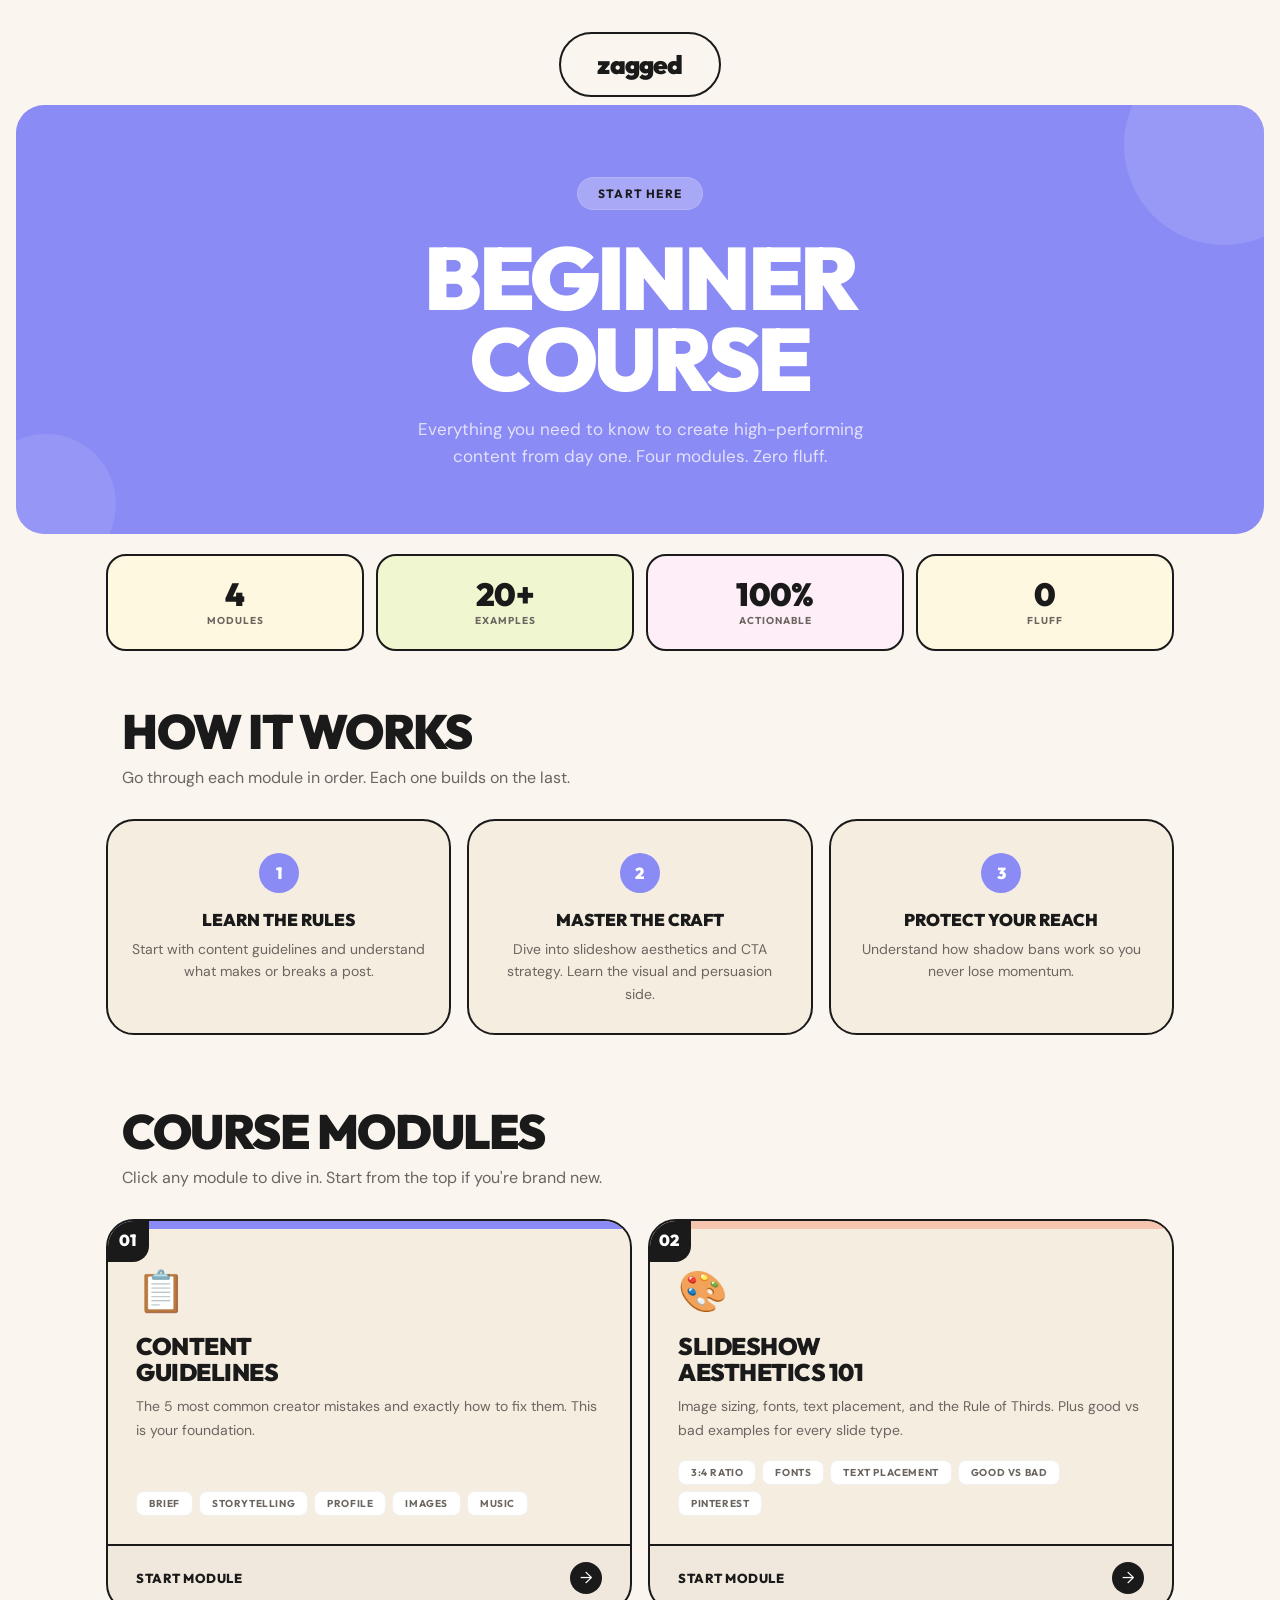
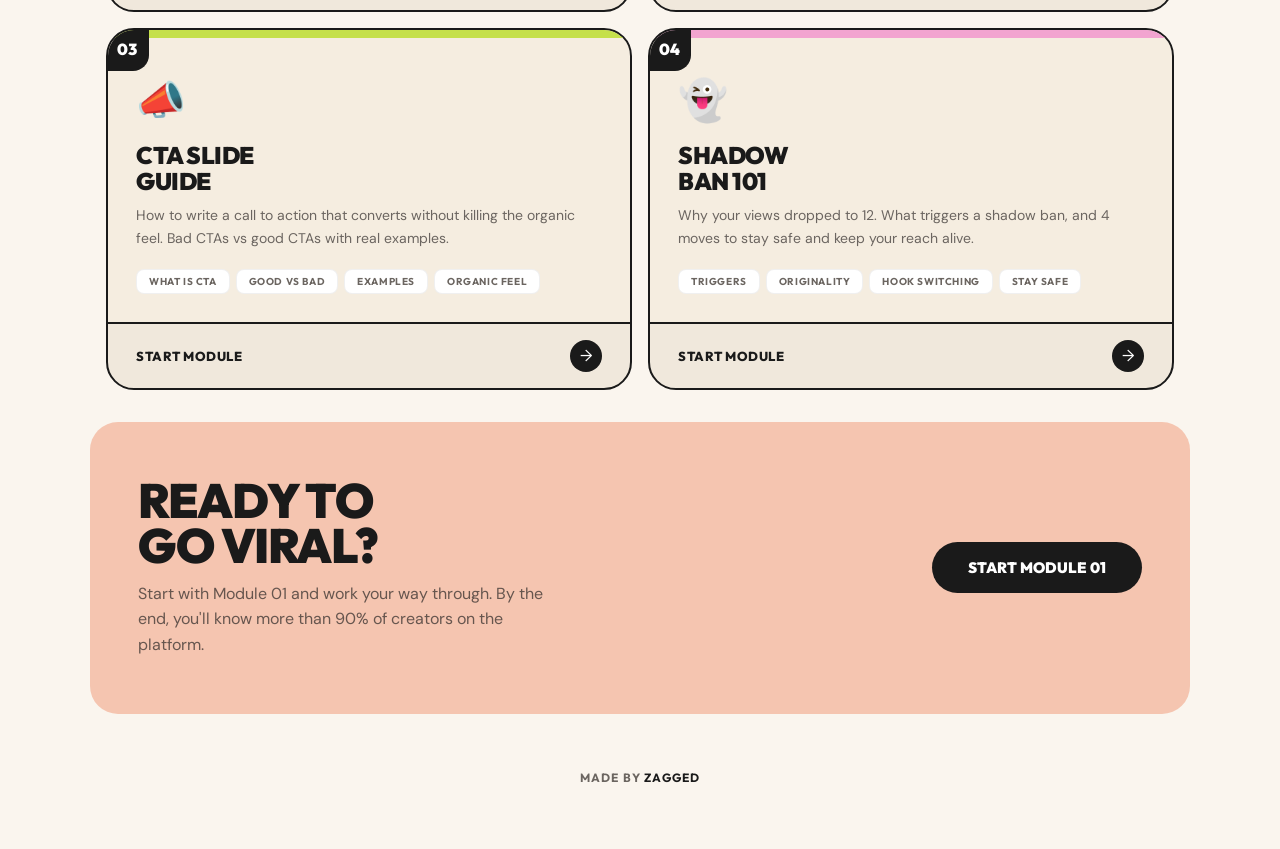
==== index.html @ 2d50c1c2 "Add files via upload" ====
<!DOCTYPE html>
<html lang="en">
<head>
  <meta charset="UTF-8">
  <meta name="viewport" content="width=device-width, initial-scale=1.0">
  <title>Zagged Beginner Course</title>
  <link rel="stylesheet" href="style.css">
  <style>
    /* HOMEPAGE-SPECIFIC */
    .stats-bar {
      max-width: 1100px;
      margin: 20px auto 0;
      padding: 0 16px;
      display: grid;
      grid-template-columns: repeat(4, 1fr);
      gap: 12px;
    }
    .stat-pill {
      border: 2px solid var(--border);
      border-radius: var(--radius-md);
      padding: 22px 16px;
      text-align: center;
      animation: fadeUp 0.5s ease both;
    }
    .stat-pill:nth-child(1) { background: var(--yellow-soft); animation-delay: 0.15s; }
    .stat-pill:nth-child(2) { background: var(--lime-soft); animation-delay: 0.20s; }
    .stat-pill:nth-child(3) { background: var(--pink-soft); animation-delay: 0.25s; }
    .stat-pill:nth-child(4) { background: var(--yellow-soft); animation-delay: 0.30s; }
    .stat-num {
      font-family: 'Outfit', sans-serif;
      font-weight: 900;
      font-size: 32px;
      letter-spacing: -0.02em;
      line-height: 1;
    }
    .stat-label {
      font-family: 'Outfit', sans-serif;
      font-weight: 700;
      font-size: 10px;
      letter-spacing: 0.1em;
      text-transform: uppercase;
      color: var(--muted);
      margin-top: 4px;
    }
    .steps-grid {
      max-width: 1100px;
      margin: 0 auto;
      padding: 0 16px 16px;
      display: grid;
      grid-template-columns: repeat(3, 1fr);
      gap: 16px;
    }
    .step-card {
      background: var(--cream-card);
      border: 2px solid var(--border);
      border-radius: var(--radius-lg);
      padding: 32px 24px 28px;
      text-align: center;
      animation: fadeUp 0.6s ease both;
    }
    .step-num-circle {
      width: 40px; height: 40px;
      background: var(--periwinkle);
      color: var(--white);
      border-radius: 50%;
      display: flex;
      align-items: center;
      justify-content: center;
      font-family: 'Outfit', sans-serif;
      font-weight: 900;
      font-size: 16px;
      margin: 0 auto 16px;
    }
    .step-title {
      font-family: 'Outfit', sans-serif;
      font-weight: 900;
      font-size: 17px;
      text-transform: uppercase;
      margin-bottom: 8px;
    }
    .step-text { font-size: 14px; line-height: 1.6; color: var(--muted); }
    .modules {
      max-width: 1100px;
      margin: 0 auto;
      padding: 0 16px;
      display: grid;
      grid-template-columns: 1fr 1fr;
      gap: 16px;
    }
    .module-card {
      background: var(--cream-card);
      border: 2px solid var(--border);
      border-radius: var(--radius-lg);
      overflow: hidden;
      display: flex;
      flex-direction: column;
      position: relative;
      transition: transform 0.3s ease, box-shadow 0.3s ease;
      animation: fadeUp 0.6s ease both;
    }
    .module-card:hover {
      transform: translateY(-4px);
      box-shadow: 0 16px 48px rgba(0,0,0,0.1);
    }
    .module-num {
      position: absolute;
      top: -1px; left: -1px;
      width: 42px; height: 42px;
      background: var(--black);
      color: var(--white);
      border-radius: 0 0 16px 0;
      border-right: 2px solid var(--border);
      border-bottom: 2px solid var(--border);
      display: flex;
      align-items: center;
      justify-content: center;
      font-family: 'Outfit', sans-serif;
      font-weight: 900;
      font-size: 16px;
      z-index: 2;
    }
    .module-color-bar { height: 8px; width: 100%; }
    .module-card:nth-child(1) .module-color-bar { background: var(--periwinkle); }
    .module-card:nth-child(2) .module-color-bar { background: var(--peach); }
    .module-card:nth-child(3) .module-color-bar { background: var(--lime); }
    .module-card:nth-child(4) .module-color-bar { background: var(--pink); }
    .module-body { padding: 36px 28px 28px; flex: 1; display: flex; flex-direction: column; }
    .module-emoji { font-size: 40px; margin-bottom: 16px; display: block; }
    .module-title {
      font-family: 'Outfit', sans-serif;
      font-weight: 900;
      font-size: 24px;
      text-transform: uppercase;
      letter-spacing: -0.02em;
      line-height: 1.1;
      margin-bottom: 10px;
    }
    .module-desc { font-size: 14px; line-height: 1.65; color: var(--muted); flex: 1; }
    .module-topics { list-style: none; display: flex; flex-wrap: wrap; gap: 6px; margin-top: 18px; }
    .module-topics li {
      font-family: 'Outfit', sans-serif;
      font-weight: 700;
      font-size: 10px;
      letter-spacing: 0.06em;
      text-transform: uppercase;
      padding: 5px 12px;
      border-radius: 8px;
      background: var(--white);
      border: 1.5px solid rgba(0,0,0,0.06);
      color: var(--muted);
    }
    .module-cta {
      display: flex;
      align-items: center;
      justify-content: space-between;
      padding: 16px 28px;
      border-top: 2px solid var(--border);
      background: rgba(0,0,0,0.02);
    }
    .module-cta-text {
      font-family: 'Outfit', sans-serif;
      font-weight: 800;
      font-size: 13px;
      text-transform: uppercase;
      letter-spacing: 0.04em;
    }
    .module-cta-arrow {
      width: 32px; height: 32px;
      background: var(--black);
      color: var(--white);
      border-radius: 50%;
      display: flex;
      align-items: center;
      justify-content: center;
      font-size: 16px;
      transition: transform 0.2s ease;
    }
    .module-card:hover .module-cta-arrow { transform: translateX(3px); }
    @media (max-width: 768px) {
      .stats-bar { grid-template-columns: repeat(2, 1fr); }
      .steps-grid { grid-template-columns: 1fr; }
      .modules { grid-template-columns: 1fr; }
    }
  </style>
</head>
<body>
  <nav class="nav">
    <div class="nav-pill">
      <div class="nav-logo">zagged</div>
    </div>
  </nav>

  <section class="hero">
    <div class="hero-content">
      <div class="hero-tag">Start Here</div>
      <h1>Beginner<br>Course</h1>
      <p class="hero-sub">Everything you need to know to create high-performing content from day one. Four modules. Zero fluff.</p>
    </div>
  </section>

  <div class="stats-bar">
    <div class="stat-pill"><div class="stat-num">4</div><div class="stat-label">Modules</div></div>
    <div class="stat-pill"><div class="stat-num">20+</div><div class="stat-label">Examples</div></div>
    <div class="stat-pill"><div class="stat-num">100%</div><div class="stat-label">Actionable</div></div>
    <div class="stat-pill"><div class="stat-num">0</div><div class="stat-label">Fluff</div></div>
  </div>

  <h2 class="sh">How It Works</h2>
  <p class="ss">Go through each module in order. Each one builds on the last.</p>

  <div class="steps-grid">
    <div class="step-card" style="animation-delay:0.1s"><div class="step-num-circle">1</div><h3 class="step-title">Learn the Rules</h3><p class="step-text">Start with content guidelines and understand what makes or breaks a post.</p></div>
    <div class="step-card" style="animation-delay:0.16s"><div class="step-num-circle">2</div><h3 class="step-title">Master the Craft</h3><p class="step-text">Dive into slideshow aesthetics and CTA strategy. Learn the visual and persuasion side.</p></div>
    <div class="step-card" style="animation-delay:0.22s"><div class="step-num-circle">3</div><h3 class="step-title">Protect Your Reach</h3><p class="step-text">Understand how shadow bans work so you never lose momentum.</p></div>
  </div>

  <h2 class="sh">Course Modules</h2>
  <p class="ss">Click any module to dive in. Start from the top if you're brand new.</p>

  <div class="modules">
    <a href="content-guidelines.html" class="module-card" style="animation-delay:0.08s">
      <div class="module-num">01</div>
      <div class="module-color-bar"></div>
      <div class="module-body">
        <span class="module-emoji">📋</span>
        <h3 class="module-title">Content<br>Guidelines</h3>
        <p class="module-desc">The 5 most common creator mistakes and exactly how to fix them. This is your foundation.</p>
        <ul class="module-topics"><li>Brief</li><li>Storytelling</li><li>Profile</li><li>Images</li><li>Music</li></ul>
      </div>
      <div class="module-cta"><span class="module-cta-text">Start Module</span><span class="module-cta-arrow">→</span></div>
    </a>
    <a href="slideshow-101.html" class="module-card" style="animation-delay:0.14s">
      <div class="module-num">02</div>
      <div class="module-color-bar"></div>
      <div class="module-body">
        <span class="module-emoji">🎨</span>
        <h3 class="module-title">Slideshow<br>Aesthetics 101</h3>
        <p class="module-desc">Image sizing, fonts, text placement, and the Rule of Thirds. Plus good vs bad examples for every slide type.</p>
        <ul class="module-topics"><li>3:4 Ratio</li><li>Fonts</li><li>Text Placement</li><li>Good vs Bad</li><li>Pinterest</li></ul>
      </div>
      <div class="module-cta"><span class="module-cta-text">Start Module</span><span class="module-cta-arrow">→</span></div>
    </a>
    <a href="cta-guide.html" class="module-card" style="animation-delay:0.20s">
      <div class="module-num">03</div>
      <div class="module-color-bar"></div>
      <div class="module-body">
        <span class="module-emoji">📣</span>
        <h3 class="module-title">CTA Slide<br>Guide</h3>
        <p class="module-desc">How to write a call to action that converts without killing the organic feel. Bad CTAs vs good CTAs with real examples.</p>
        <ul class="module-topics"><li>What is CTA</li><li>Good vs Bad</li><li>Examples</li><li>Organic Feel</li></ul>
      </div>
      <div class="module-cta"><span class="module-cta-text">Start Module</span><span class="module-cta-arrow">→</span></div>
    </a>
    <a href="shadowban-101.html" class="module-card" style="animation-delay:0.26s">
      <div class="module-num">04</div>
      <div class="module-color-bar"></div>
      <div class="module-body">
        <span class="module-emoji">👻</span>
        <h3 class="module-title">Shadow<br>Ban 101</h3>
        <p class="module-desc">Why your views dropped to 12. What triggers a shadow ban, and 4 moves to stay safe and keep your reach alive.</p>
        <ul class="module-topics"><li>Triggers</li><li>Originality</li><li>Hook Switching</li><li>Stay Safe</li></ul>
      </div>
      <div class="module-cta"><span class="module-cta-text">Start Module</span><span class="module-cta-arrow">→</span></div>
    </a>
  </div>

  <section class="banner peach">
    <div class="banner-text">
      <h2>Ready to<br>Go Viral?</h2>
      <p>Start with Module 01 and work your way through. By the end, you'll know more than 90% of creators on the platform.</p>
    </div>
    <a href="content-guidelines.html" class="banner-cta">Start Module 01</a>
  </section>

  <footer class="footer">
    <p class="footer-text">Made by <strong>zagged</strong></p>
  </footer>
</body>
</html>
---- style.css ----
/* ZAGGED SHARED THEME */
@import url('https://fonts.googleapis.com/css2?family=Outfit:wght@400;500;600;700;800;900&display=swap');
@import url('https://fonts.googleapis.com/css2?family=DM+Sans:ital,wght@0,400;0,500;0,600;0,700;1,400&display=swap');

:root {
  --periwinkle: #8B8BF5;
  --periwinkle-light: #A5A5F7;
  --cream: #FAF5EE;
  --cream-card: #F5EDE0;
  --white: #FFFFFF;
  --black: #1A1A1A;
  --border: #1A1A1A;
  --muted: #6B6560;
  --peach: #F5C5B0;
  --peach-deep: #EDA88E;
  --pink: #F2A4D0;
  --pink-soft: #FDEEF7;
  --lime: #C5E04B;
  --lime-soft: #F0F7D0;
  --yellow: #F5D76E;
  --yellow-soft: #FFF8E0;
  --red: #D94130;
  --red-soft: #FDEEEC;
  --green: #2D8C5A;
  --green-soft: #E8F7EF;
  --orange: #F5A623;
  --orange-soft: #FFF3E0;
  --radius-lg: 28px;
  --radius-md: 20px;
  --radius-sm: 14px;
}

* { margin: 0; padding: 0; box-sizing: border-box; }

body {
  font-family: 'DM Sans', sans-serif;
  background: var(--cream);
  color: var(--black);
  -webkit-font-smoothing: antialiased;
}

a { text-decoration: none; color: inherit; }

/* NAV */
.nav {
  padding: 20px 32px;
  display: flex;
  justify-content: center;
  position: sticky;
  top: 12px;
  z-index: 100;
}
.nav-pill {
  display: inline-flex;
  align-items: center;
  gap: 28px;
  background: var(--cream);
  border: 2px solid var(--border);
  border-radius: 60px;
  padding: 14px 36px;
}
.nav-logo {
  font-family: 'Outfit', sans-serif;
  font-weight: 900;
  font-size: 26px;
  letter-spacing: -0.03em;
}
.nav-back {
  font-family: 'Outfit', sans-serif;
  font-weight: 700;
  font-size: 12px;
  letter-spacing: 0.06em;
  text-transform: uppercase;
  color: var(--muted);
  display: flex;
  align-items: center;
  gap: 6px;
  margin-left: auto;
  transition: color 0.2s ease;
}
.nav-back:hover { color: var(--black); }

/* HERO */
.hero {
  background: var(--periwinkle);
  margin: 0 16px;
  border-radius: var(--radius-lg);
  padding: 72px 40px 64px;
  text-align: center;
  position: relative;
  overflow: hidden;
  animation: fadeUp 0.7s ease both;
}
.hero.dark {
  background: var(--black);
}
.hero.dark::before {
  background: radial-gradient(ellipse at 30% 20%, rgba(139,139,245,0.15) 0%, transparent 60%);
}
.hero.dark::after {
  background: radial-gradient(ellipse at 70% 80%, rgba(245,166,35,0.1) 0%, transparent 50%);
}
.hero::before {
  content: '';
  position: absolute;
  top: -60px; right: -60px;
  width: 200px; height: 200px;
  background: var(--periwinkle-light);
  border-radius: 50%;
  opacity: 0.5;
}
.hero::after {
  content: '';
  position: absolute;
  bottom: -40px; left: -40px;
  width: 140px; height: 140px;
  background: var(--periwinkle-light);
  border-radius: 50%;
  opacity: 0.4;
}
.hero-content { position: relative; z-index: 1; }
.hero-tag {
  display: inline-block;
  font-family: 'Outfit', sans-serif;
  font-weight: 700;
  font-size: 12px;
  letter-spacing: 0.1em;
  text-transform: uppercase;
  color: var(--black);
  background: rgba(255,255,255,0.25);
  border: 1px solid rgba(255,255,255,0.15);
  border-radius: 40px;
  padding: 8px 20px;
  margin-bottom: 28px;
  backdrop-filter: blur(4px);
}
.hero.dark .hero-tag { color: var(--white); background: rgba(255,255,255,0.1); }
h1 {
  font-family: 'Outfit', sans-serif;
  font-weight: 900;
  font-size: clamp(44px, 8vw, 88px);
  line-height: 0.92;
  letter-spacing: -0.04em;
  text-transform: uppercase;
  color: var(--white);
  margin-bottom: 16px;
}
.hero-sub {
  font-size: 17px;
  color: rgba(255,255,255,0.75);
  max-width: 480px;
  margin: 0 auto;
  line-height: 1.6;
}
.hero-sub em { color: rgba(255,255,255,0.9); font-style: normal; font-weight: 600; }
.hero.dark .hero-sub { color: rgba(255,255,255,0.5); }
.hero-emoji {
  font-size: clamp(36px, 5vw, 56px);
  display: block;
  margin-bottom: 16px;
}

/* SECTION HEADINGS */
.sh {
  font-family: 'Outfit', sans-serif;
  font-weight: 900;
  font-size: clamp(30px, 4.5vw, 48px);
  text-transform: uppercase;
  letter-spacing: -0.03em;
  line-height: 1;
  padding: 56px 32px 10px;
  max-width: 1100px;
  margin: 0 auto;
}
.ss {
  font-size: 16px;
  color: var(--muted);
  padding: 0 32px 28px;
  max-width: 1100px;
  margin: 0 auto;
  line-height: 1.6;
}

/* CONTAINER */
.container {
  max-width: 1100px;
  margin: 0 auto;
  padding: 0 16px;
}

/* CALLOUT */
.callout {
  background: var(--cream-card);
  border: 2px solid var(--border);
  border-radius: var(--radius-lg);
  padding: 32px;
  margin-bottom: 16px;
  animation: fadeUp 0.6s ease both;
}
.callout-label {
  font-family: 'Outfit', sans-serif;
  font-weight: 800;
  font-size: 11px;
  letter-spacing: 0.12em;
  text-transform: uppercase;
  margin-bottom: 12px;
}
.callout-label.purple { color: var(--periwinkle); }
.callout-label.red { color: var(--red); }
.callout-label.green { color: var(--green); }
.callout-label.orange { color: var(--orange); }
.callout-text {
  font-size: 16px;
  line-height: 1.7;
  max-width: 720px;
}
.callout-text strong { font-weight: 700; }

/* RULE CARDS */
.rules-grid {
  display: grid;
  grid-template-columns: repeat(3, 1fr);
  gap: 16px;
  margin-bottom: 16px;
}
.rule-card {
  background: var(--cream-card);
  border: 2px solid var(--border);
  border-radius: var(--radius-lg);
  padding: 32px 26px 28px;
  position: relative;
  transition: transform 0.3s ease, box-shadow 0.3s ease;
  animation: fadeUp 0.6s ease both;
}
.rule-card:hover {
  transform: translateY(-3px);
  box-shadow: 0 12px 40px rgba(0,0,0,0.08);
}
.rule-num {
  position: absolute;
  top: -14px; left: 26px;
  width: 30px; height: 30px;
  background: var(--white);
  border: 2px solid var(--border);
  border-radius: 50%;
  display: flex;
  align-items: center;
  justify-content: center;
  font-family: 'Outfit', sans-serif;
  font-weight: 800;
  font-size: 13px;
}
.rule-emoji { font-size: 32px; margin-bottom: 14px; display: block; }
.rule-title {
  font-family: 'Outfit', sans-serif;
  font-weight: 900;
  font-size: 18px;
  text-transform: uppercase;
  line-height: 1.15;
  margin-bottom: 10px;
}
.rule-text {
  font-size: 14px;
  line-height: 1.6;
  color: var(--muted);
}
.rule-badge {
  display: inline-block;
  font-family: 'Outfit', sans-serif;
  font-weight: 800;
  font-size: 10px;
  letter-spacing: 0.08em;
  text-transform: uppercase;
  padding: 5px 12px;
  border-radius: 8px;
  margin-top: 12px;
}
.badge-red { background: var(--red-soft); color: var(--red); }
.badge-green { background: var(--green-soft); color: var(--green); }
.badge-orange { background: var(--orange-soft); color: var(--orange); }
.badge-lime { background: var(--lime-soft); color: var(--green); }
.badge-purple { background: rgba(139,139,245,0.12); color: var(--periwinkle); }

/* COMPARE CARDS */
.compare-grid {
  display: grid;
  grid-template-columns: 1fr 1fr;
  gap: 16px;
  margin-bottom: 16px;
}
.compare-card {
  border: 2px solid var(--border);
  border-radius: var(--radius-lg);
  padding: 28px 24px;
  animation: fadeUp 0.6s ease both;
}
.compare-card.good { background: var(--green-soft); }
.compare-card.bad { background: var(--red-soft); }
.compare-header {
  display: flex;
  align-items: center;
  gap: 10px;
  margin-bottom: 16px;
}
.compare-badge {
  font-family: 'Outfit', sans-serif;
  font-weight: 900;
  font-size: 13px;
  text-transform: uppercase;
  letter-spacing: 0.04em;
  padding: 5px 14px;
  border-radius: 10px;
}
.compare-card.good .compare-badge { background: var(--green); color: var(--white); }
.compare-card.bad .compare-badge { background: var(--red); color: var(--white); }
.compare-title {
  font-family: 'Outfit', sans-serif;
  font-weight: 900;
  font-size: 19px;
  text-transform: uppercase;
  line-height: 1.15;
  margin-bottom: 12px;
}
.bullet-list {
  list-style: none;
  display: flex;
  flex-direction: column;
  gap: 8px;
}
.bullet-list li {
  font-size: 14px;
  line-height: 1.55;
  display: flex;
  align-items: flex-start;
  gap: 8px;
  padding: 8px 12px;
  border-radius: 10px;
}
.compare-card.good .bullet-list li { background: rgba(45,140,90,0.08); }
.compare-card.bad .bullet-list li { background: rgba(217,65,48,0.08); }
.li-icon { flex-shrink: 0; font-size: 13px; margin-top: 2px; }

/* TRIGGER / FIX CARDS */
.triggers-grid {
  display: grid;
  grid-template-columns: repeat(3, 1fr);
  gap: 16px;
  margin-bottom: 16px;
}
.trigger-card {
  background: var(--cream-card);
  border: 2px solid var(--border);
  border-radius: var(--radius-lg);
  padding: 32px 26px 28px;
  position: relative;
  transition: transform 0.3s ease, box-shadow 0.3s ease;
  animation: fadeUp 0.6s ease both;
}
.trigger-card:hover {
  transform: translateY(-3px);
  box-shadow: 0 12px 40px rgba(0,0,0,0.08);
}
.trigger-icon { font-size: 32px; margin-bottom: 16px; display: block; }
.trigger-title {
  font-family: 'Outfit', sans-serif;
  font-weight: 900;
  font-size: 17px;
  text-transform: uppercase;
  line-height: 1.15;
  margin-bottom: 10px;
}
.trigger-text {
  font-size: 14px;
  line-height: 1.6;
  color: var(--muted);
}

.fixes-grid {
  display: grid;
  grid-template-columns: repeat(4, 1fr);
  gap: 16px;
  margin-bottom: 16px;
}
.fix-card {
  background: var(--cream-card);
  border: 2px solid var(--border);
  border-radius: var(--radius-lg);
  padding: 32px 24px 28px;
  position: relative;
  transition: transform 0.3s ease, box-shadow 0.3s ease;
  animation: fadeUp 0.6s ease both;
}
.fix-card:hover {
  transform: translateY(-3px);
  box-shadow: 0 12px 40px rgba(0,0,0,0.08);
}
.fix-num {
  position: absolute;
  top: -14px; left: 24px;
  width: 30px; height: 30px;
  background: var(--white);
  border: 2px solid var(--border);
  border-radius: 50%;
  display: flex;
  align-items: center;
  justify-content: center;
  font-family: 'Outfit', sans-serif;
  font-weight: 800;
  font-size: 13px;
}
.fix-icon { font-size: 32px; margin-bottom: 14px; display: block; }
.fix-title {
  font-family: 'Outfit', sans-serif;
  font-weight: 900;
  font-size: 18px;
  text-transform: uppercase;
  line-height: 1.15;
  margin-bottom: 8px;
}
.fix-text {
  font-size: 14px;
  line-height: 1.6;
  color: var(--muted);
}

/* EXAMPLE CARDS (CTA guide) */
.examples-grid {
  display: grid;
  grid-template-columns: repeat(3, 1fr);
  gap: 16px;
  margin-bottom: 16px;
}
.example-card {
  background: var(--cream-card);
  border: 2px solid var(--border);
  border-radius: var(--radius-lg);
  padding: 28px 24px;
  position: relative;
  transition: transform 0.3s ease, box-shadow 0.3s ease;
  animation: fadeUp 0.6s ease both;
}
.example-card:hover {
  transform: translateY(-3px);
  box-shadow: 0 12px 40px rgba(0,0,0,0.08);
}
.example-num {
  position: absolute;
  top: -14px; left: 24px;
  width: 30px; height: 30px;
  background: var(--green);
  border: 2px solid var(--border);
  border-radius: 50%;
  display: flex;
  align-items: center;
  justify-content: center;
  font-family: 'Outfit', sans-serif;
  font-weight: 800;
  font-size: 13px;
  color: var(--white);
}
.example-quote {
  font-size: 17px;
  font-style: italic;
  line-height: 1.6;
  margin-bottom: 14px;
  min-height: 80px;
}
.example-why-label {
  font-family: 'Outfit', sans-serif;
  font-weight: 800;
  font-size: 10px;
  letter-spacing: 0.1em;
  text-transform: uppercase;
  color: var(--green);
  margin-bottom: 6px;
}
.example-why {
  font-size: 13px;
  line-height: 1.55;
  color: var(--muted);
}

/* IMAGE COMPARE (CTA guide) */
.img-compare {
  display: grid;
  grid-template-columns: 1fr 1fr;
  gap: 16px;
  margin-bottom: 16px;
}
.img-compare-card {
  border: 2px solid var(--border);
  border-radius: var(--radius-lg);
  overflow: hidden;
  animation: fadeUp 0.6s ease both;
}
.img-compare-card.bad { background: var(--red-soft); }
.img-compare-card.good { background: var(--green-soft); }
.img-compare-header {
  padding: 20px 24px 14px;
  display: flex;
  align-items: center;
  gap: 10px;
}
.img-compare-badge {
  font-family: 'Outfit', sans-serif;
  font-weight: 900;
  font-size: 13px;
  text-transform: uppercase;
  letter-spacing: 0.04em;
  padding: 5px 14px;
  border-radius: 10px;
}
.img-compare-card.bad .img-compare-badge { background: var(--red); color: var(--white); }
.img-compare-card.good .img-compare-badge { background: var(--green); color: var(--white); }
.img-compare-img {
  width: 100%;
  aspect-ratio: 9 / 16;
  object-fit: cover;
  display: block;
  border-top: 2px solid var(--border);
}
.img-compare-placeholder {
  width: 100%;
  aspect-ratio: 9 / 16;
  border-top: 2px solid var(--border);
  display: flex;
  flex-direction: column;
  align-items: center;
  justify-content: center;
  gap: 12px;
  background: rgba(0,0,0,0.03);
}
.img-compare-placeholder-icon { font-size: 36px; opacity: 0.4; }
.img-compare-placeholder-text {
  font-family: 'Outfit', sans-serif;
  font-weight: 700;
  font-size: 12px;
  letter-spacing: 0.08em;
  text-transform: uppercase;
  color: var(--muted);
  opacity: 0.6;
}
.img-compare-bullets {
  list-style: none;
  padding: 14px 24px 20px;
  display: flex;
  flex-direction: column;
  gap: 6px;
}
.img-compare-bullets li {
  font-size: 13px;
  font-weight: 600;
  line-height: 1.5;
  display: flex;
  align-items: center;
  gap: 8px;
}
.img-compare-card.bad .img-compare-bullets li { color: var(--red); }
.img-compare-card.good .img-compare-bullets li { color: var(--green); }
.img-bullet-dot {
  width: 6px; height: 6px;
  border-radius: 50%;
  flex-shrink: 0;
}
.img-compare-card.bad .img-bullet-dot { background: var(--red); }
.img-compare-card.good .img-bullet-dot { background: var(--green); }

/* BANNER */
.banner {
  border-radius: var(--radius-lg);
  max-width: 1100px;
  margin: 32px 16px 0;
  padding: 56px 48px;
  display: flex;
  align-items: center;
  justify-content: space-between;
  gap: 40px;
  position: relative;
  overflow: hidden;
  animation: fadeUp 0.7s ease both;
  animation-delay: 0.3s;
}
.banner.peach { background: var(--peach); }
.banner.periwinkle { background: var(--periwinkle); }
@media (min-width: 1132px) { .banner { margin: 32px auto 0; } }
.banner-text { position: relative; z-index: 1; }
.banner-text h2 {
  font-family: 'Outfit', sans-serif;
  font-weight: 900;
  font-size: clamp(28px, 4.5vw, 48px);
  text-transform: uppercase;
  line-height: 0.95;
  letter-spacing: -0.03em;
  margin-bottom: 12px;
}
.banner.periwinkle .banner-text h2 { color: var(--white); }
.banner-text p {
  font-size: 16px;
  color: rgba(26,26,26,0.65);
  line-height: 1.6;
  max-width: 420px;
}
.banner.periwinkle .banner-text p { color: rgba(255,255,255,0.65); }
.banner-label {
  font-family: 'Outfit', sans-serif;
  font-weight: 800;
  font-size: 12px;
  letter-spacing: 0.12em;
  text-transform: uppercase;
  color: rgba(26,26,26,0.4);
  margin-bottom: 10px;
  position: relative;
  z-index: 1;
}
.banner.periwinkle .banner-label { color: rgba(255,255,255,0.5); }
.banner-cta {
  display: inline-block;
  font-family: 'Outfit', sans-serif;
  font-weight: 900;
  font-size: 15px;
  text-transform: uppercase;
  border-radius: 60px;
  padding: 16px 36px;
  transition: transform 0.2s ease;
  flex-shrink: 0;
  position: relative;
  z-index: 1;
}
.banner.peach .banner-cta { background: var(--black); color: var(--white); }
.banner.periwinkle .banner-cta { background: var(--white); color: var(--black); }
.banner-cta:hover { transform: scale(1.04); }

/* FOOTER */
.footer {
  text-align: center;
  padding: 56px 32px 64px;
}
.footer-text {
  font-family: 'Outfit', sans-serif;
  font-size: 12px;
  font-weight: 700;
  letter-spacing: 0.1em;
  text-transform: uppercase;
  color: var(--muted);
}
.footer-text strong { color: var(--black); }

/* ANIMATIONS */
@keyframes fadeUp {
  from { opacity: 0; transform: translateY(28px); }
  to { opacity: 1; transform: translateY(0); }
}

/* RESPONSIVE */
@media (max-width: 768px) {
  .hero { padding: 56px 24px 48px; margin: 0 12px; }
  h1 { font-size: 46px; }
  .sh { padding: 40px 20px 8px; }
  .ss { padding: 0 20px 20px; }
  .container { padding: 0 12px; }
  .rules-grid { grid-template-columns: 1fr; }
  .compare-grid { grid-template-columns: 1fr; }
  .triggers-grid { grid-template-columns: 1fr; }
  .fixes-grid { grid-template-columns: 1fr 1fr; }
  .examples-grid { grid-template-columns: 1fr; }
  .img-compare { grid-template-columns: 1fr; }
  .banner {
    flex-direction: column;
    text-align: center;
    padding: 40px 28px;
    margin-left: 12px;
    margin-right: 12px;
  }
  .banner-text p { margin: 0 auto; }
}
@media (max-width: 480px) {
  .fixes-grid { grid-template-columns: 1fr; }
}
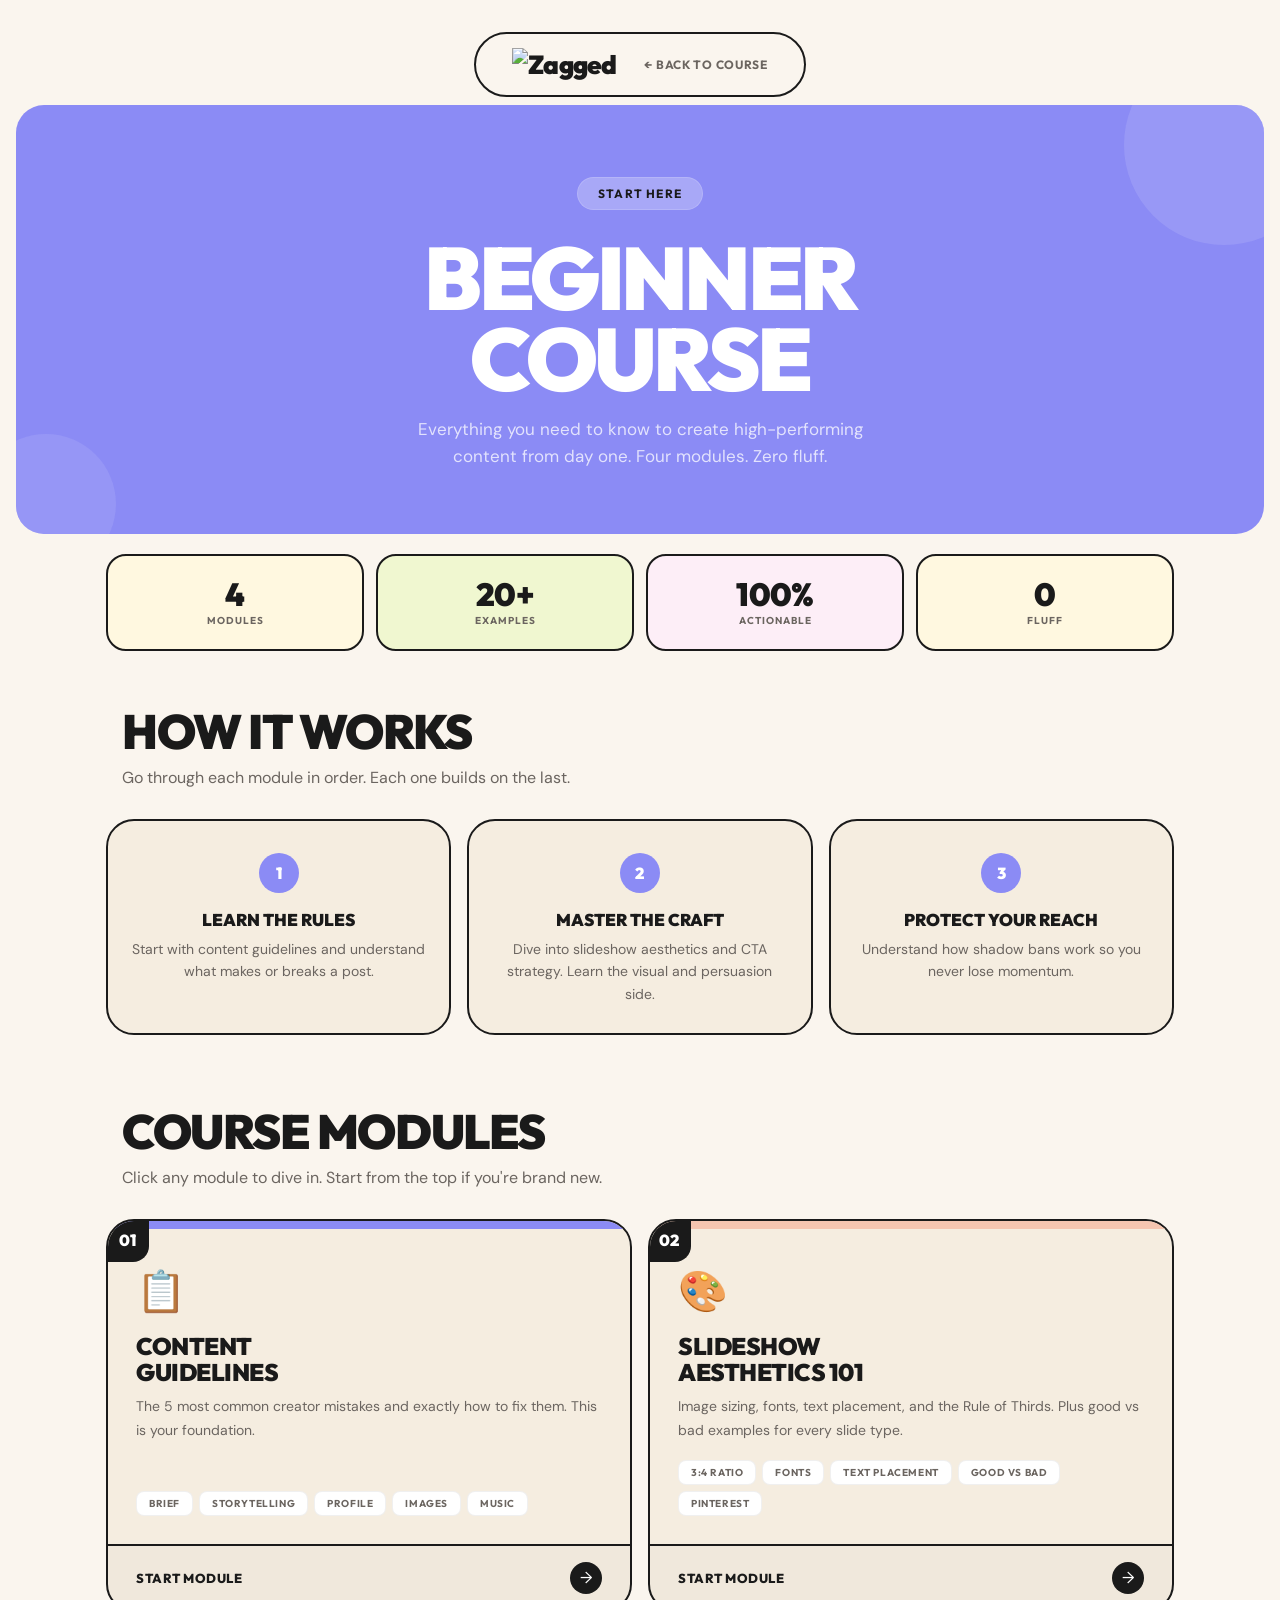
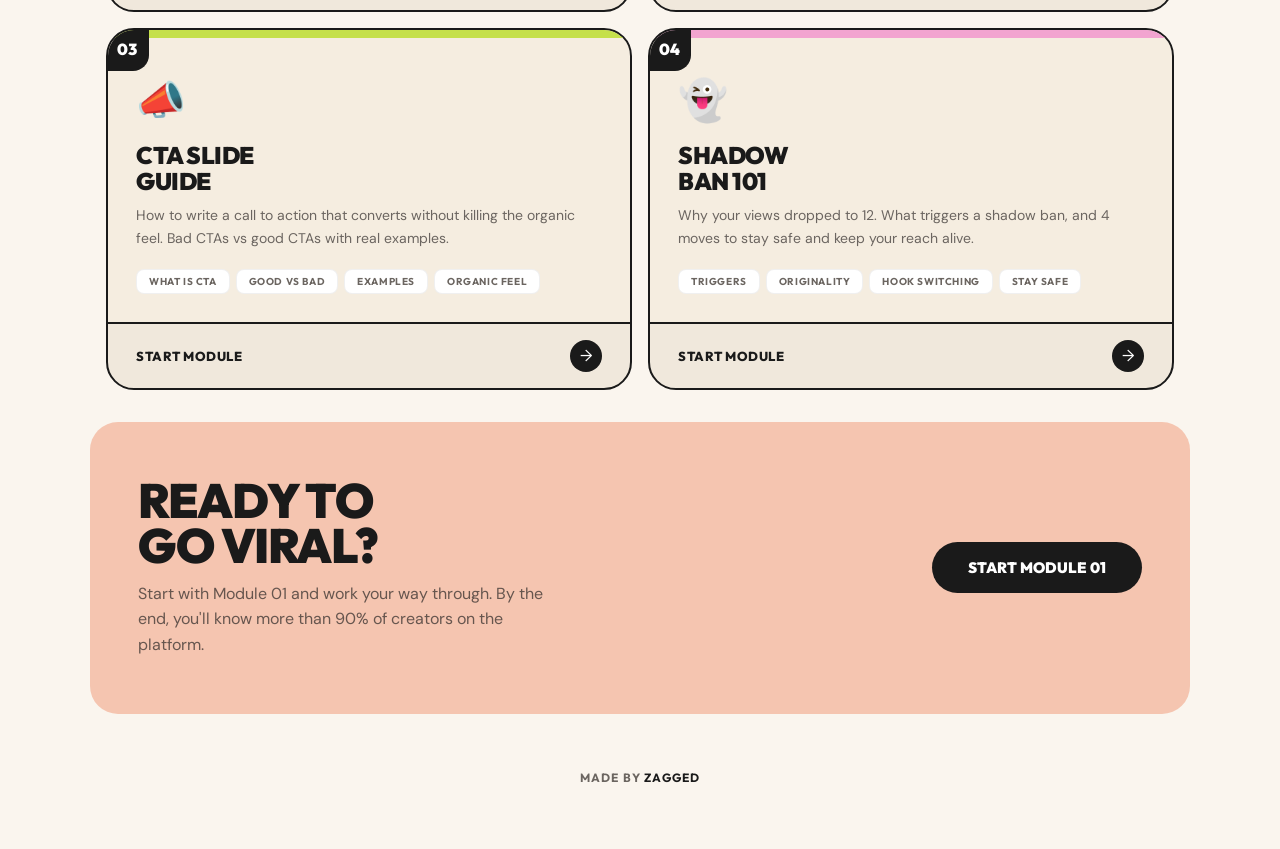
==== commit e14e3d7f: "index.html" ====
--- a/index.html
+++ b/index.html
@@ -184,11 +184,14 @@
   </style>
 </head>
 <body>
-  <nav class="nav">
-    <div class="nav-pill">
-      <div class="nav-logo">zagged</div>
-    </div>
-  </nav>
+<nav class="nav">
+  <div class="nav-pill">
+    <a href="index.html" class="nav-logo">
+      <img src="https://cdn.prod.website-files.com/68ff4d1332efe2e47fb5517a/6901dae9f7cf5a0efc28196d_zagged-s.svg" alt="Zagged">
+    </a>
+    <a href="index.html" class="nav-back">← Back to Course</a>
+  </div>
+</nav>
 
   <section class="hero">
     <div class="hero-content">
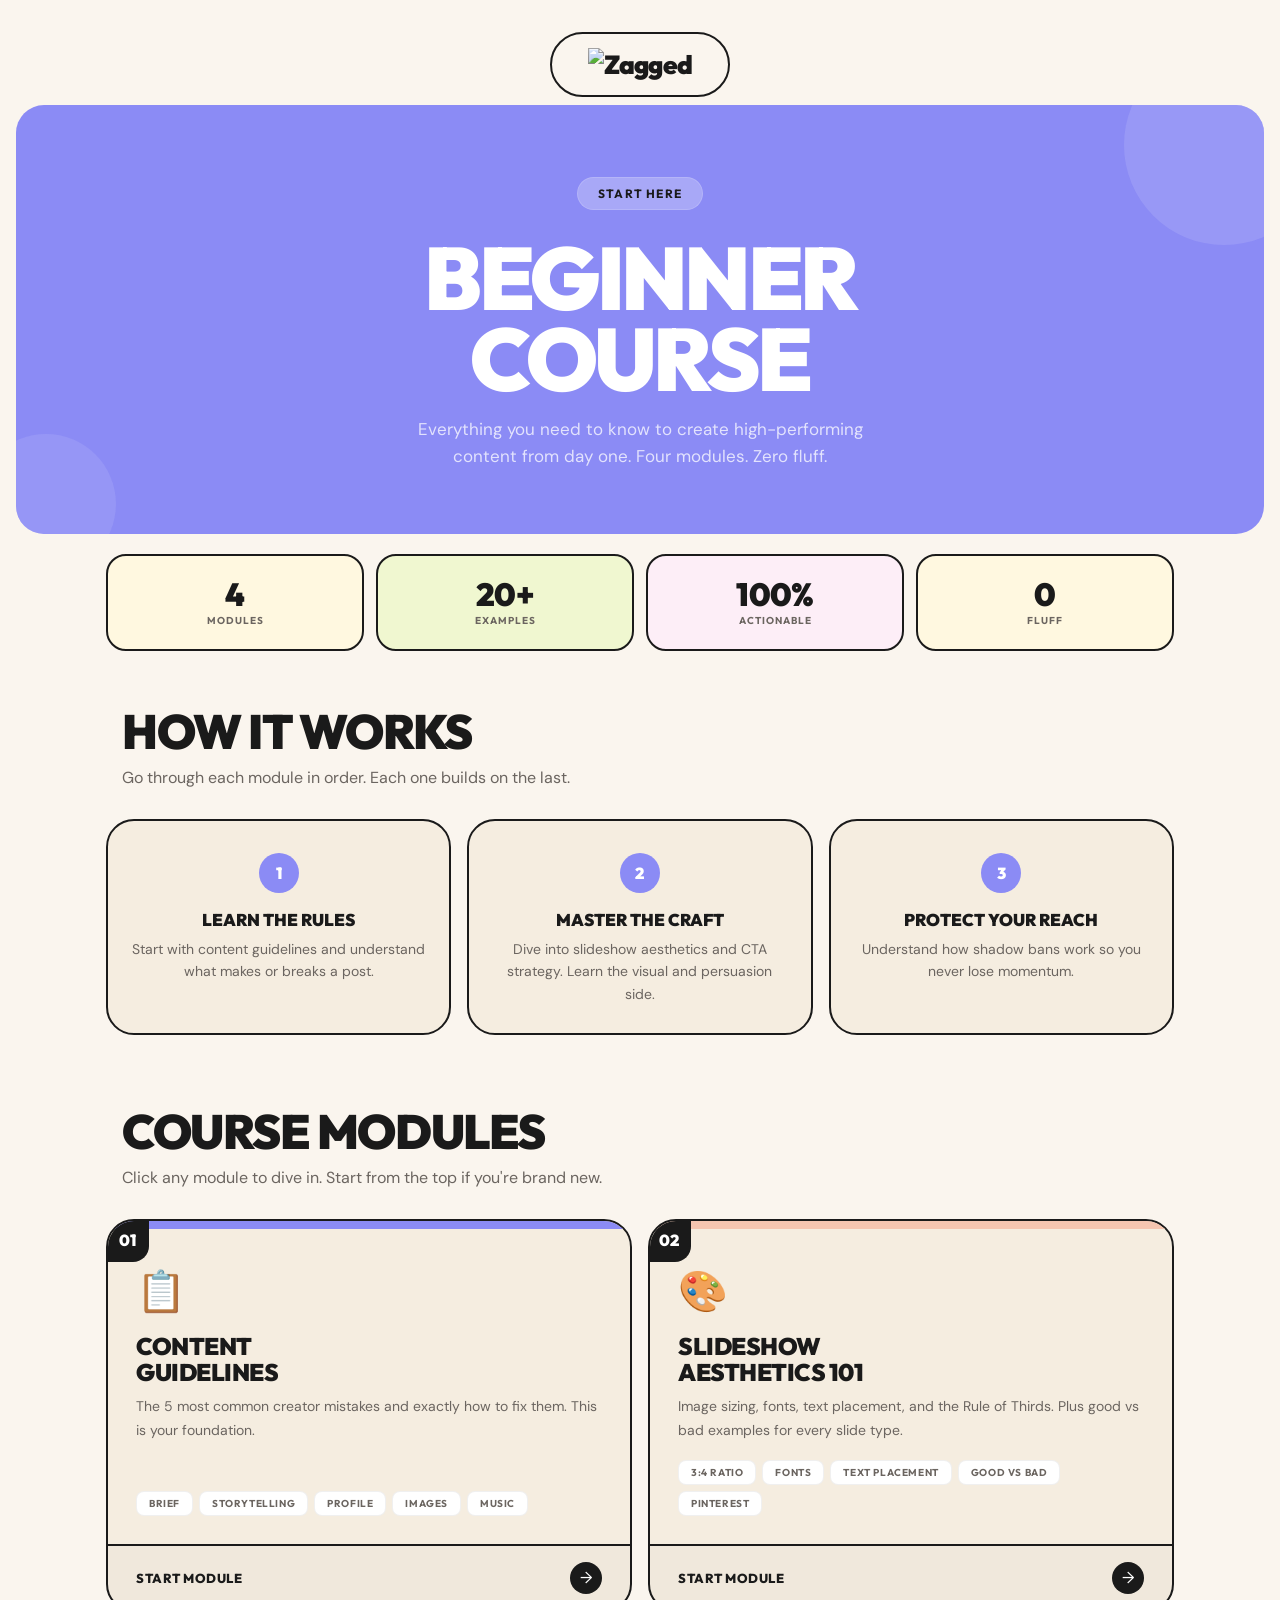
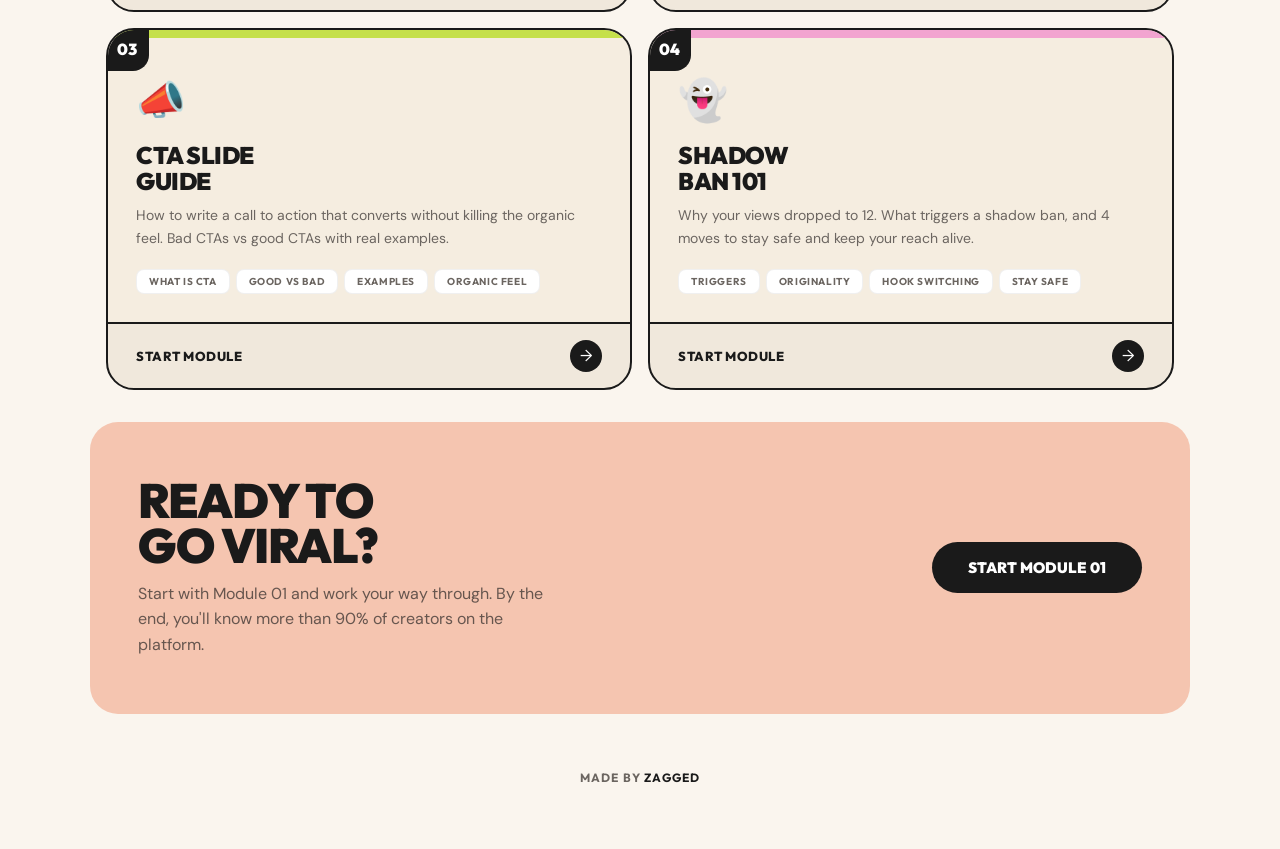
==== commit 0f4f544d: "index.html" ====
--- a/index.html
+++ b/index.html
@@ -189,7 +189,6 @@
     <a href="index.html" class="nav-logo">
       <img src="https://cdn.prod.website-files.com/68ff4d1332efe2e47fb5517a/6901dae9f7cf5a0efc28196d_zagged-s.svg" alt="Zagged">
     </a>
-    <a href="index.html" class="nav-back">← Back to Course</a>
   </div>
 </nav>
 
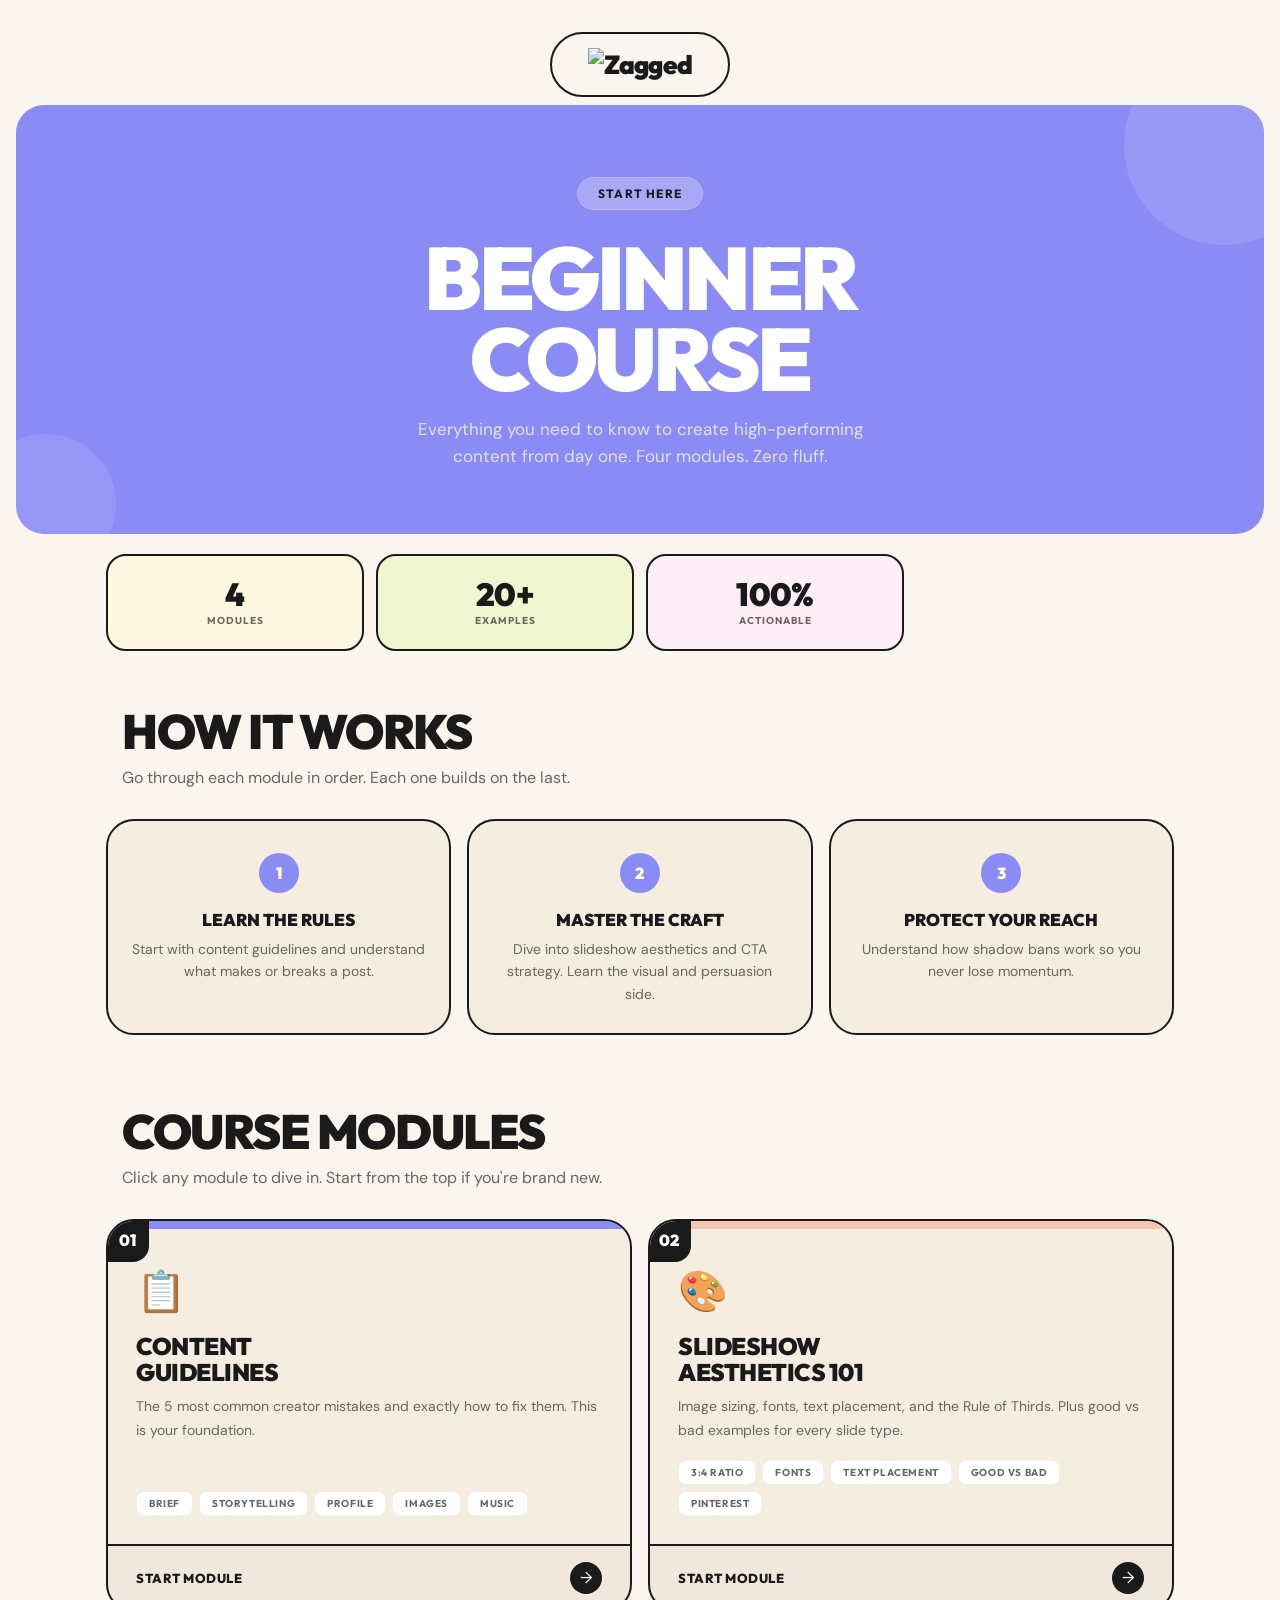
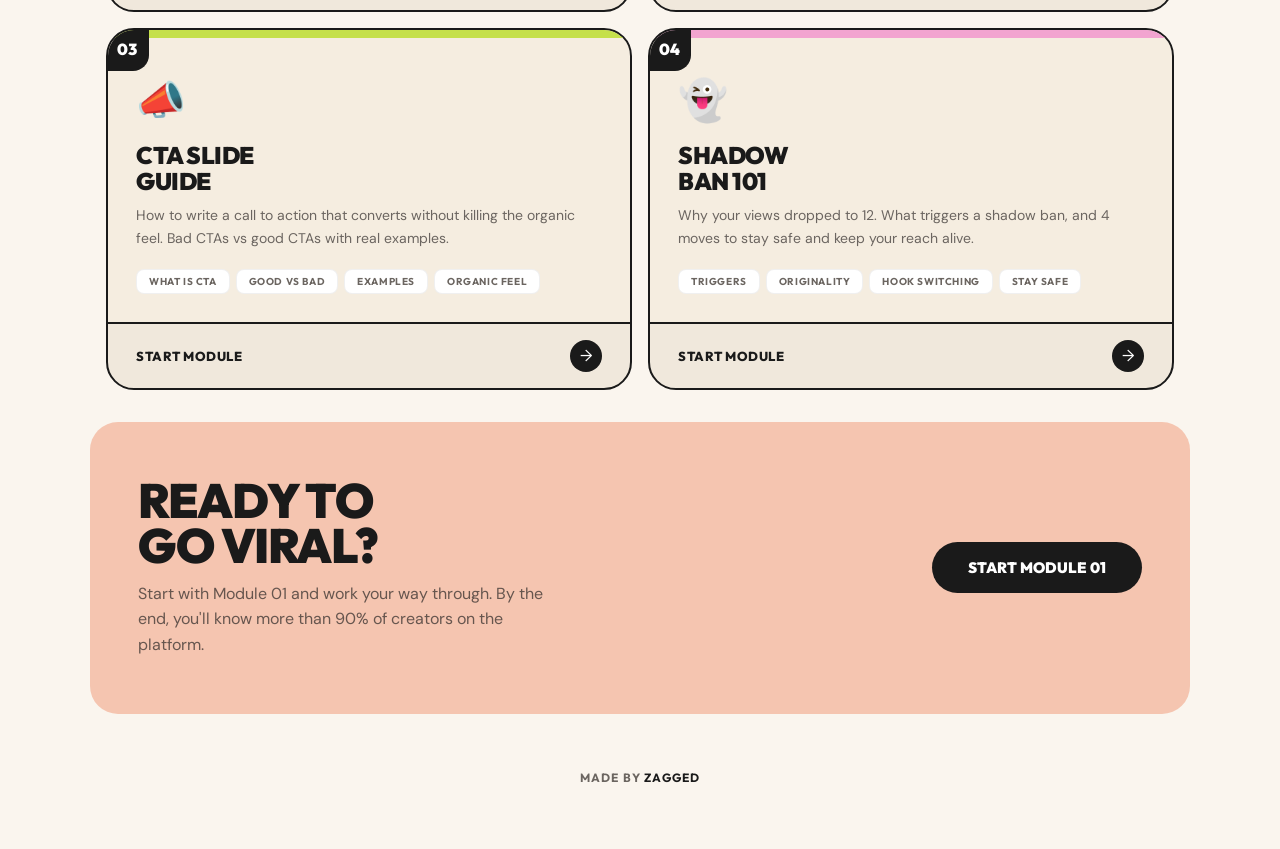
==== commit 82cf188c: "index.html" ====
--- a/index.html
+++ b/index.html
@@ -204,7 +204,6 @@
     <div class="stat-pill"><div class="stat-num">4</div><div class="stat-label">Modules</div></div>
     <div class="stat-pill"><div class="stat-num">20+</div><div class="stat-label">Examples</div></div>
     <div class="stat-pill"><div class="stat-num">100%</div><div class="stat-label">Actionable</div></div>
-    <div class="stat-pill"><div class="stat-num">0</div><div class="stat-label">Fluff</div></div>
   </div>
 
   <h2 class="sh">How It Works</h2>
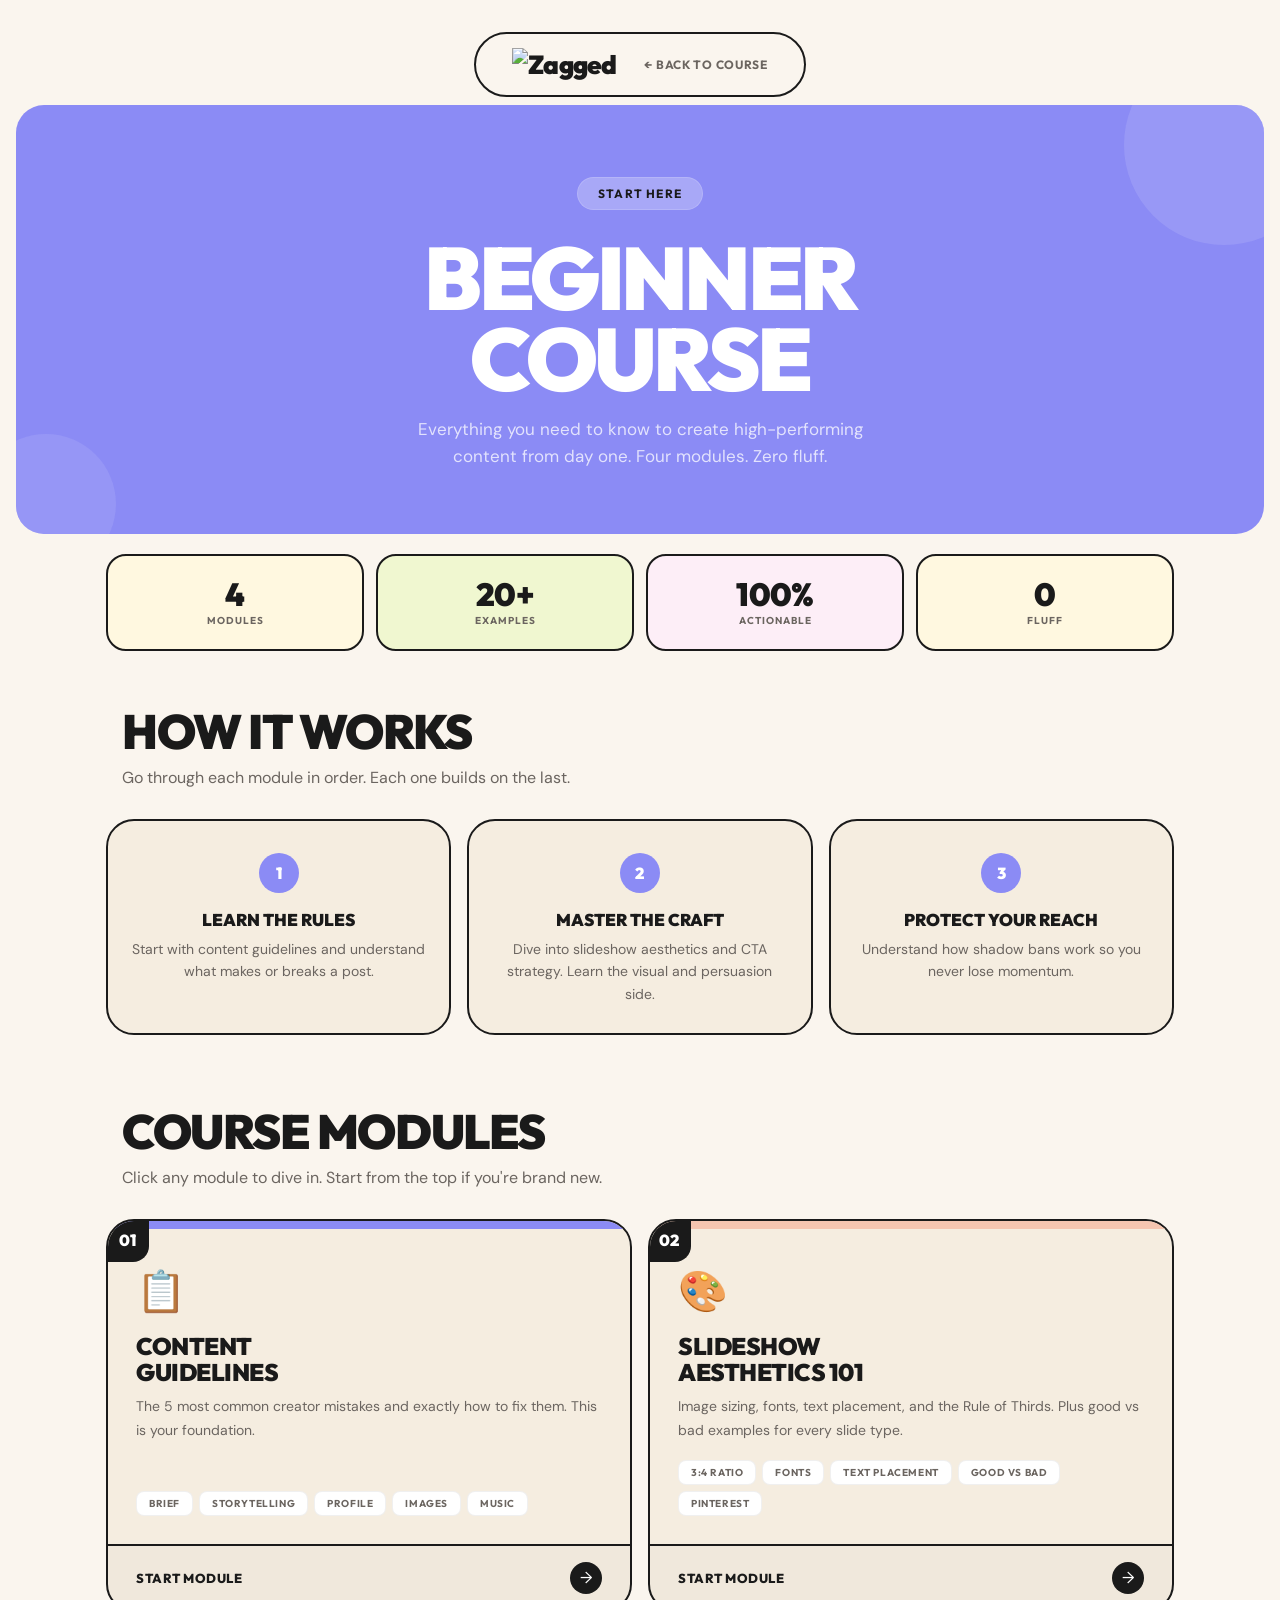
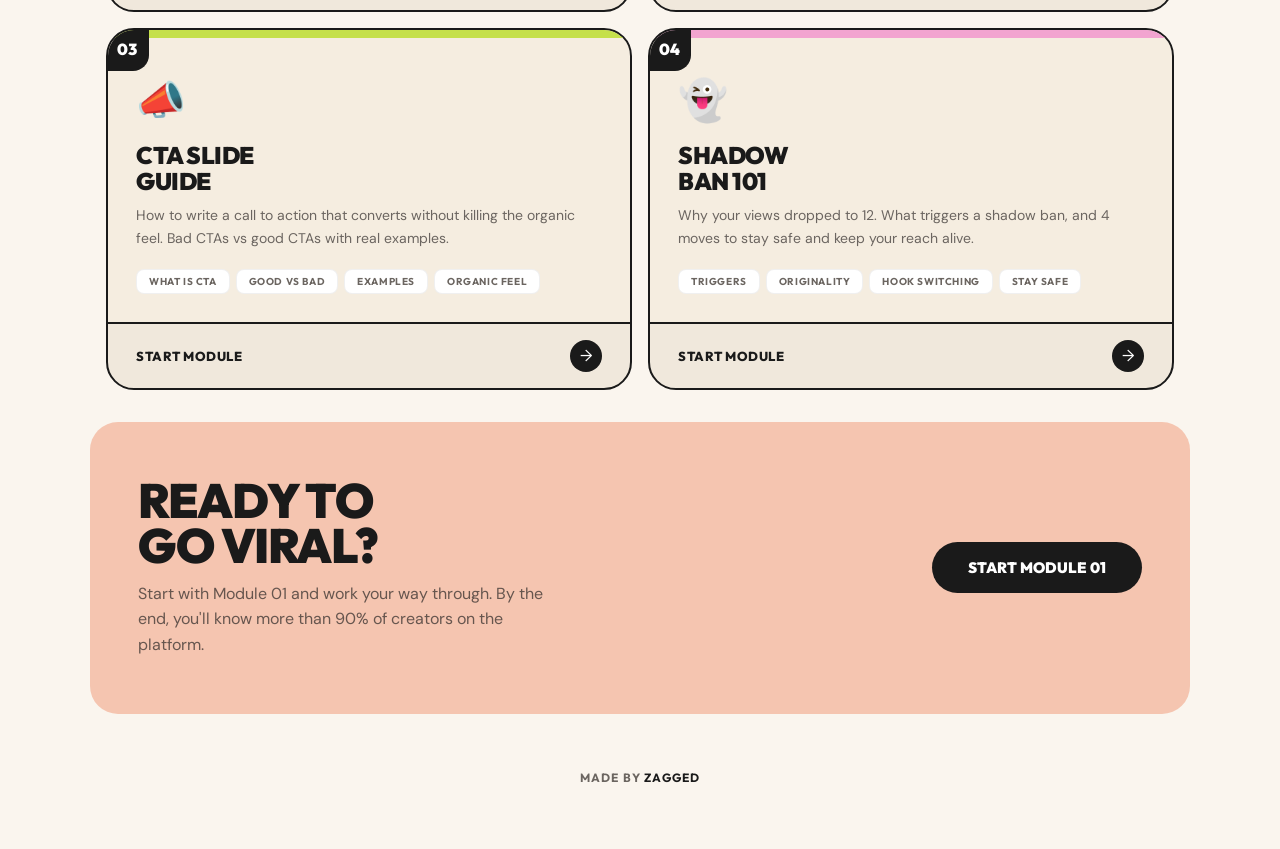
==== commit 7b2b7e63: "Update index.html" ====
--- a/index.html
+++ b/index.html
@@ -189,6 +189,7 @@
     <a href="index.html" class="nav-logo">
       <img src="https://cdn.prod.website-files.com/68ff4d1332efe2e47fb5517a/6901dae9f7cf5a0efc28196d_zagged-s.svg" alt="Zagged">
     </a>
+    <a href="index.html" class="nav-back">← Back to Course</a>
   </div>
 </nav>
 
@@ -204,6 +205,7 @@
     <div class="stat-pill"><div class="stat-num">4</div><div class="stat-label">Modules</div></div>
     <div class="stat-pill"><div class="stat-num">20+</div><div class="stat-label">Examples</div></div>
     <div class="stat-pill"><div class="stat-num">100%</div><div class="stat-label">Actionable</div></div>
+    <div class="stat-pill"><div class="stat-num">0</div><div class="stat-label">Fluff</div></div>
   </div>
 
   <h2 class="sh">How It Works</h2>
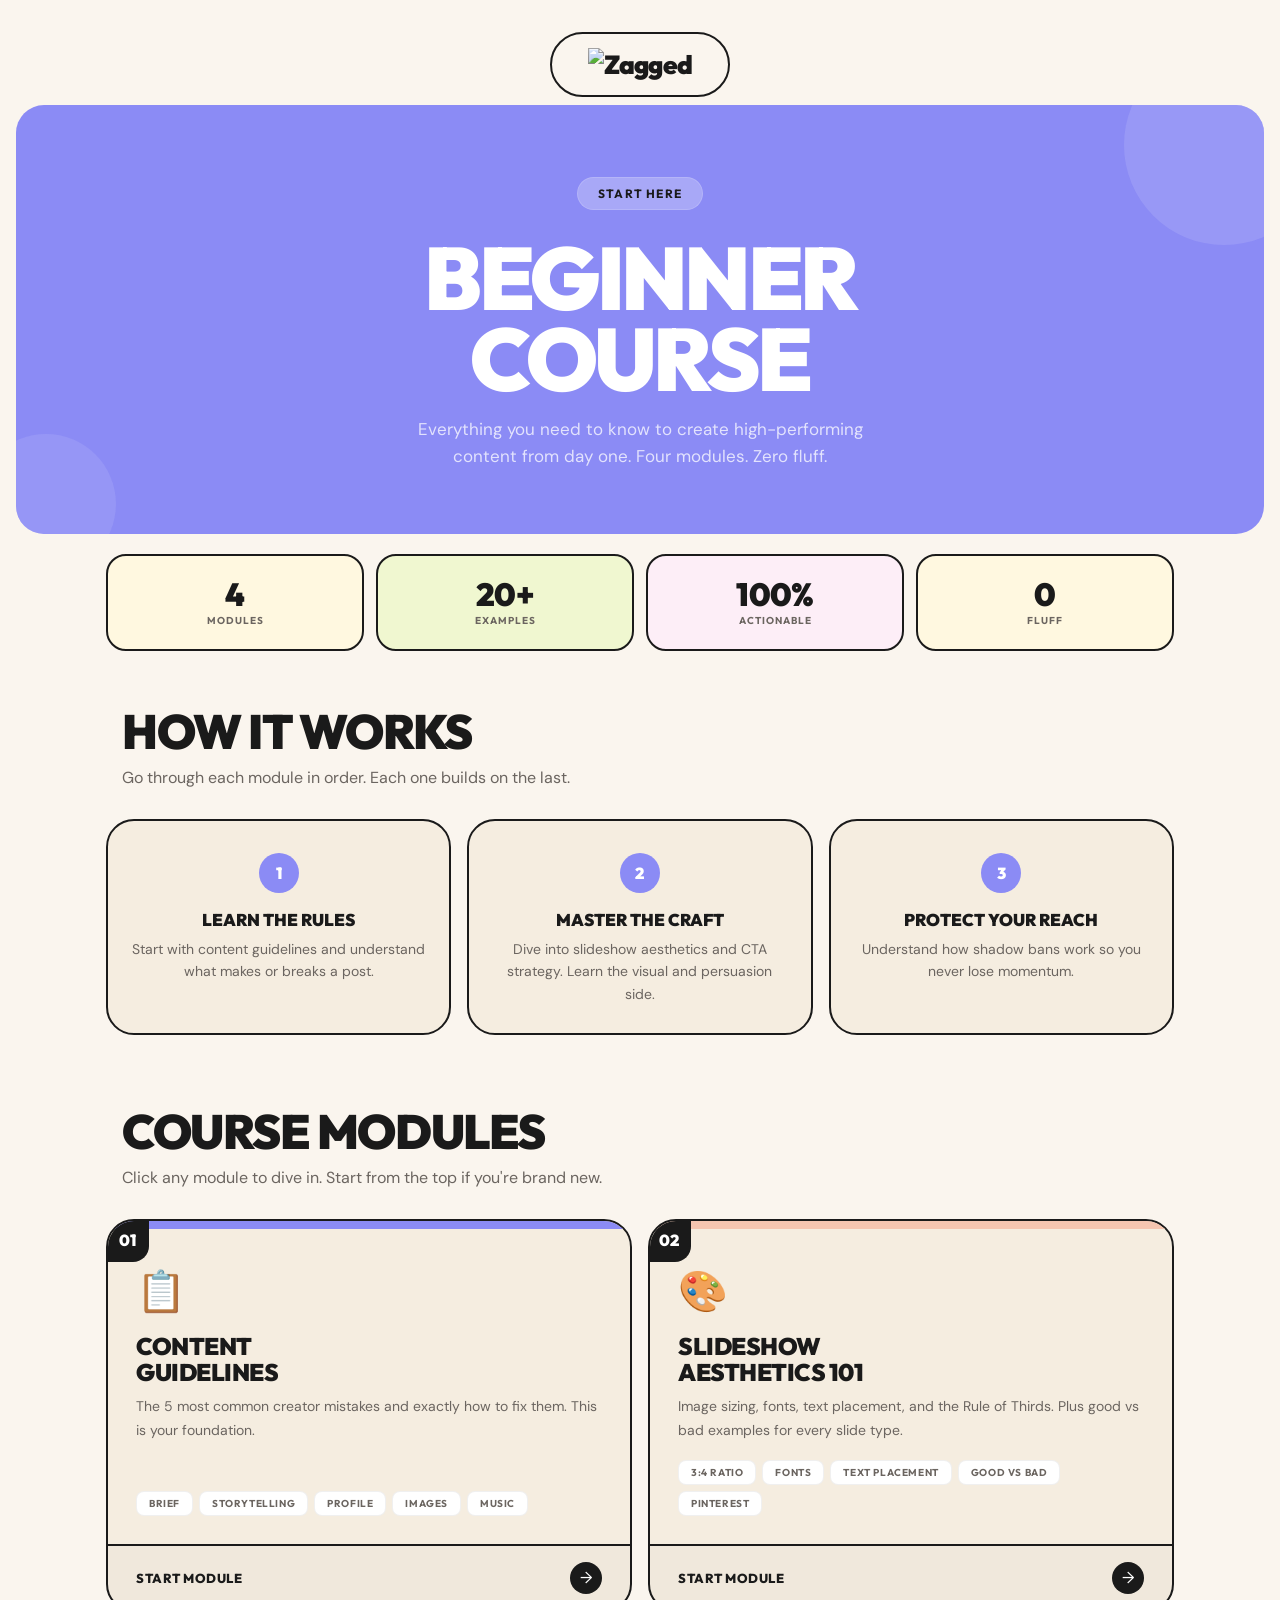
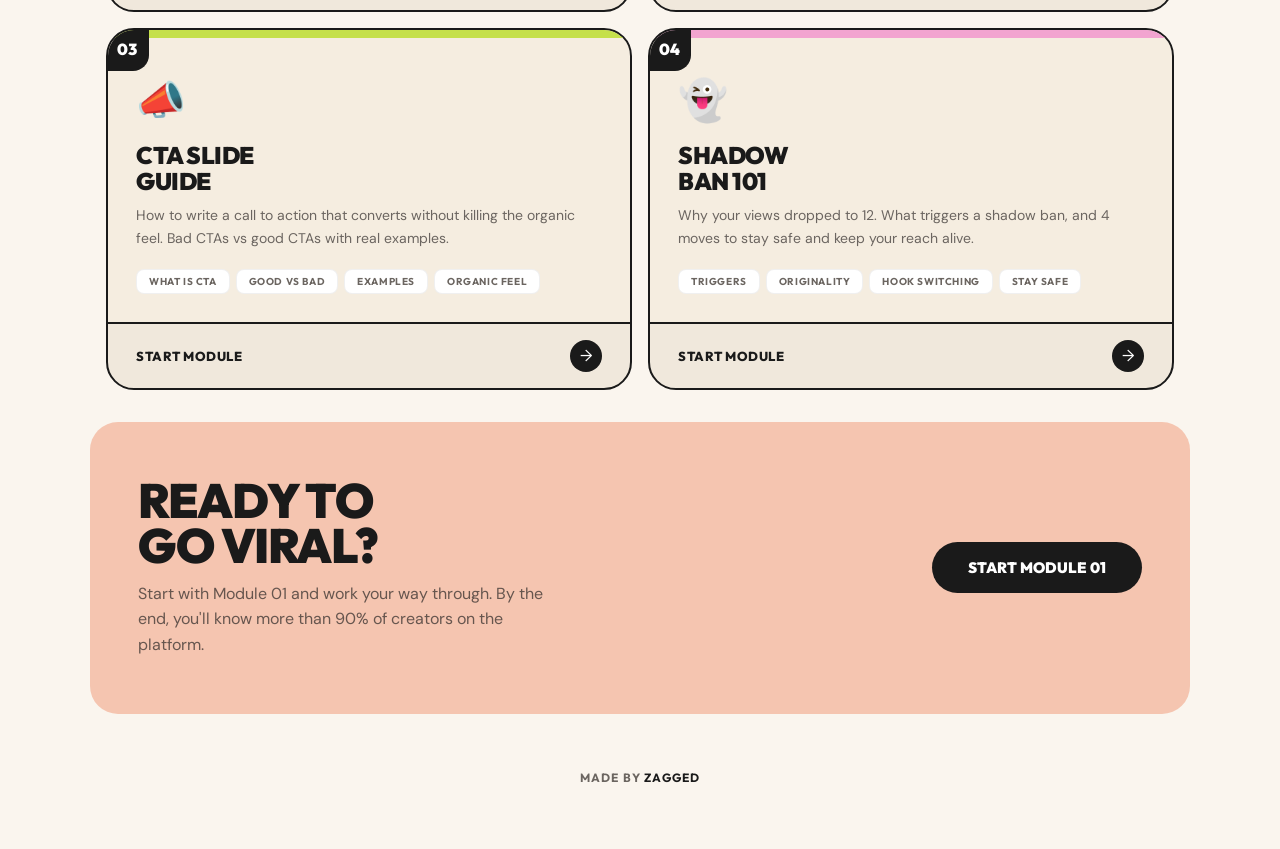
==== commit 5ed3f532: "Update index.html" ====
--- a/index.html
+++ b/index.html
@@ -189,7 +189,6 @@
     <a href="index.html" class="nav-logo">
       <img src="https://cdn.prod.website-files.com/68ff4d1332efe2e47fb5517a/6901dae9f7cf5a0efc28196d_zagged-s.svg" alt="Zagged">
     </a>
-    <a href="index.html" class="nav-back">← Back to Course</a>
   </div>
 </nav>
 
